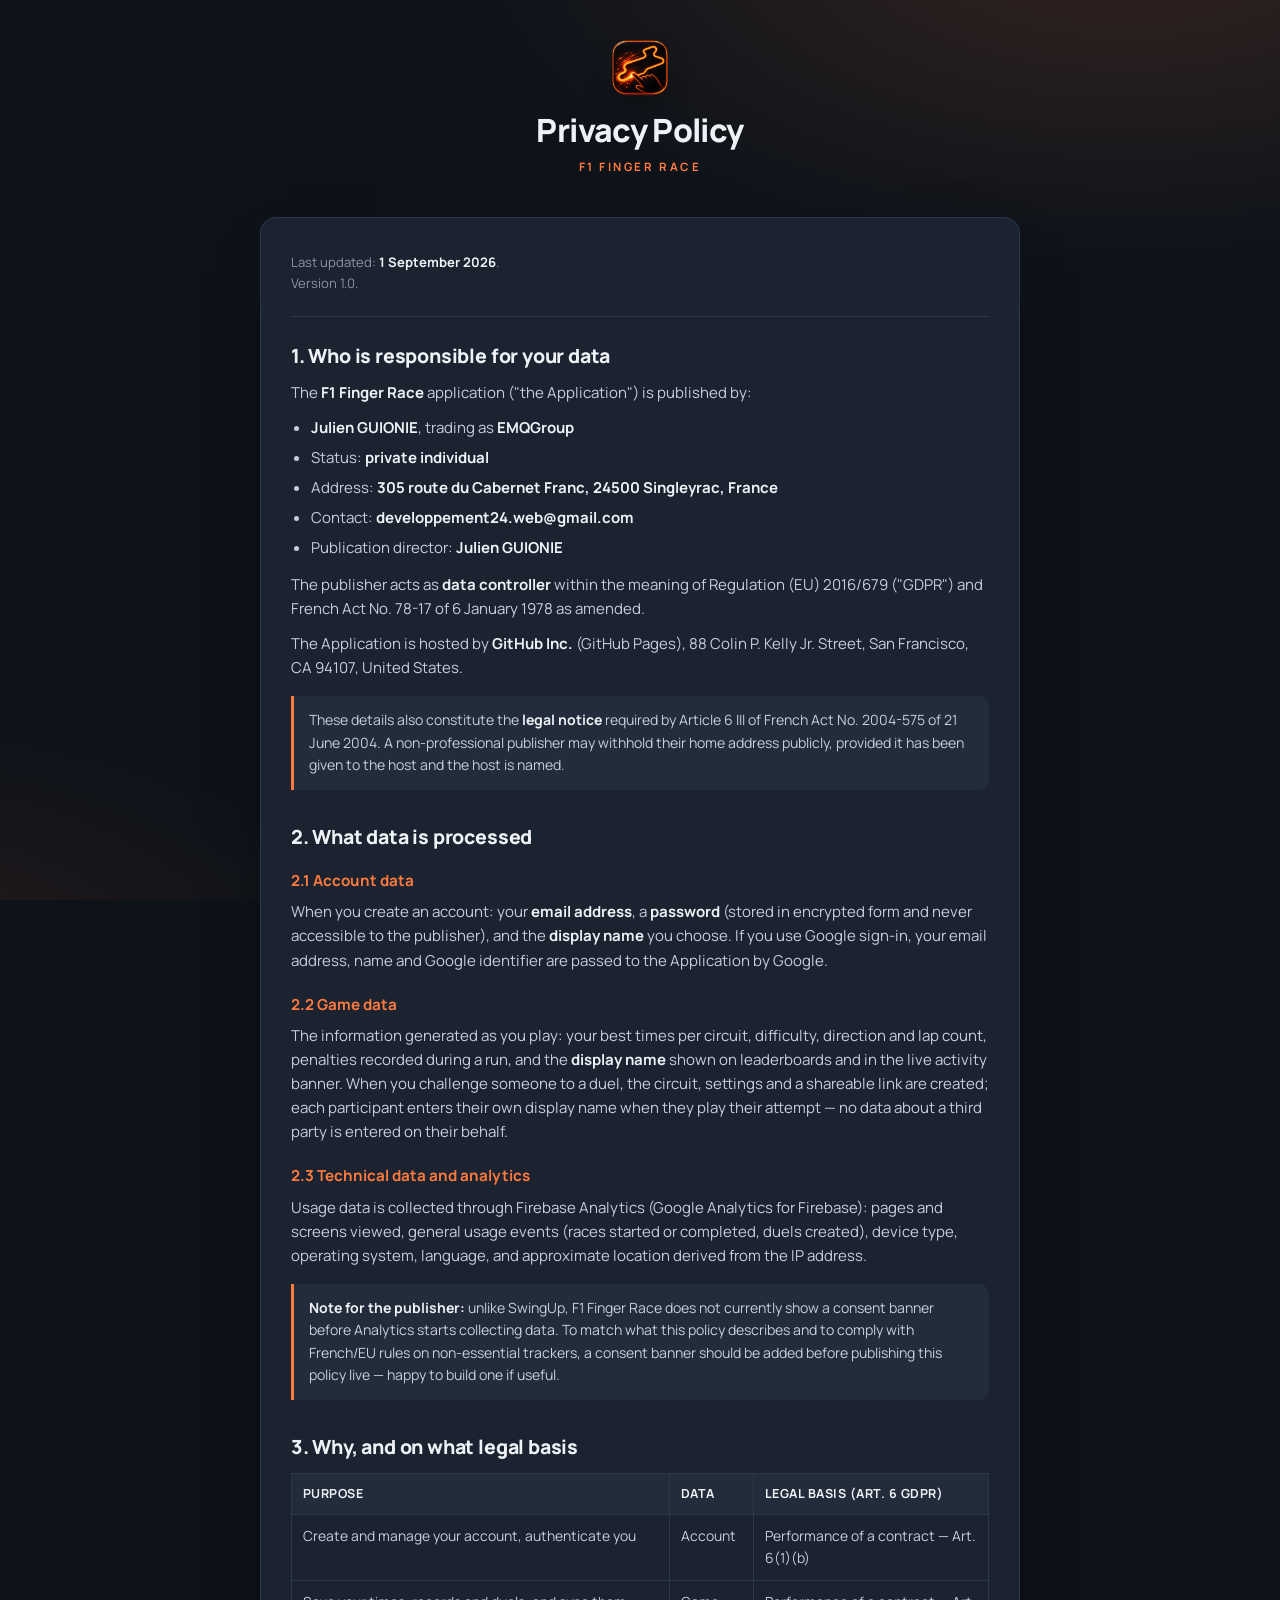
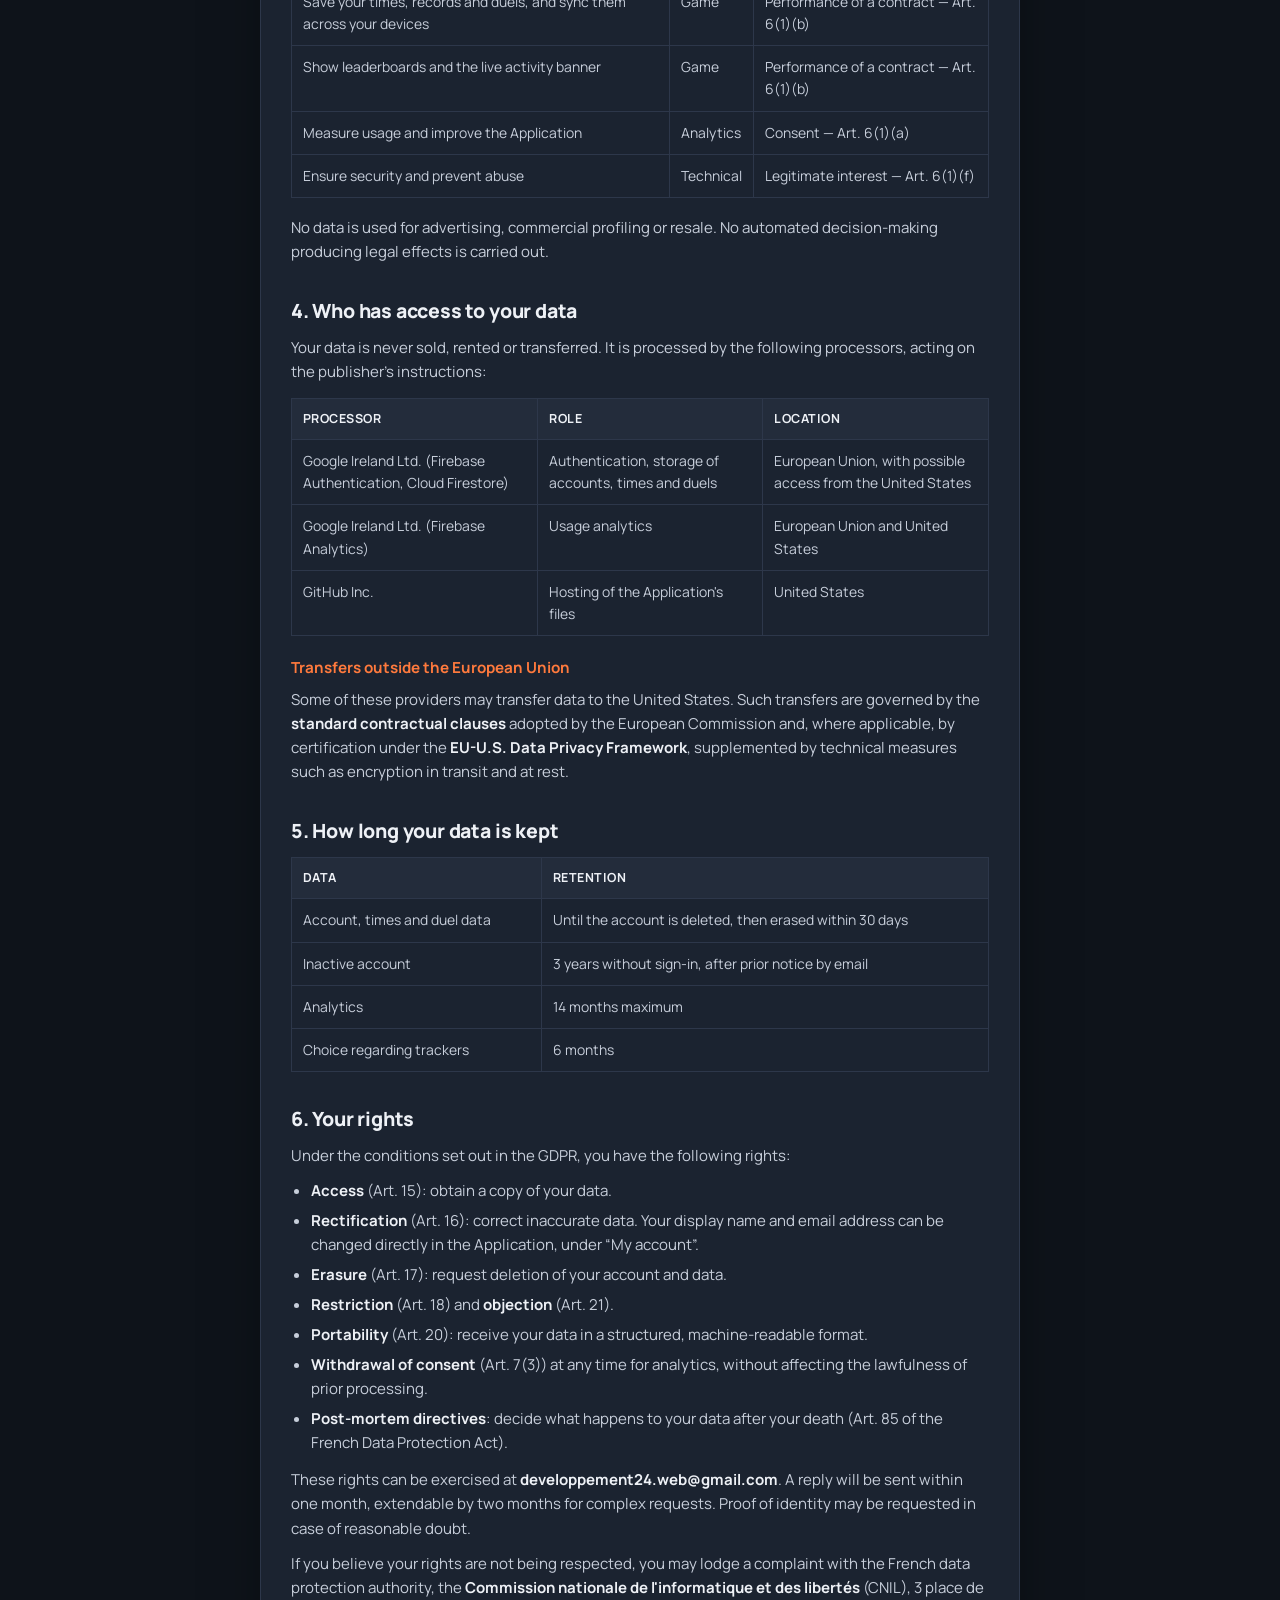
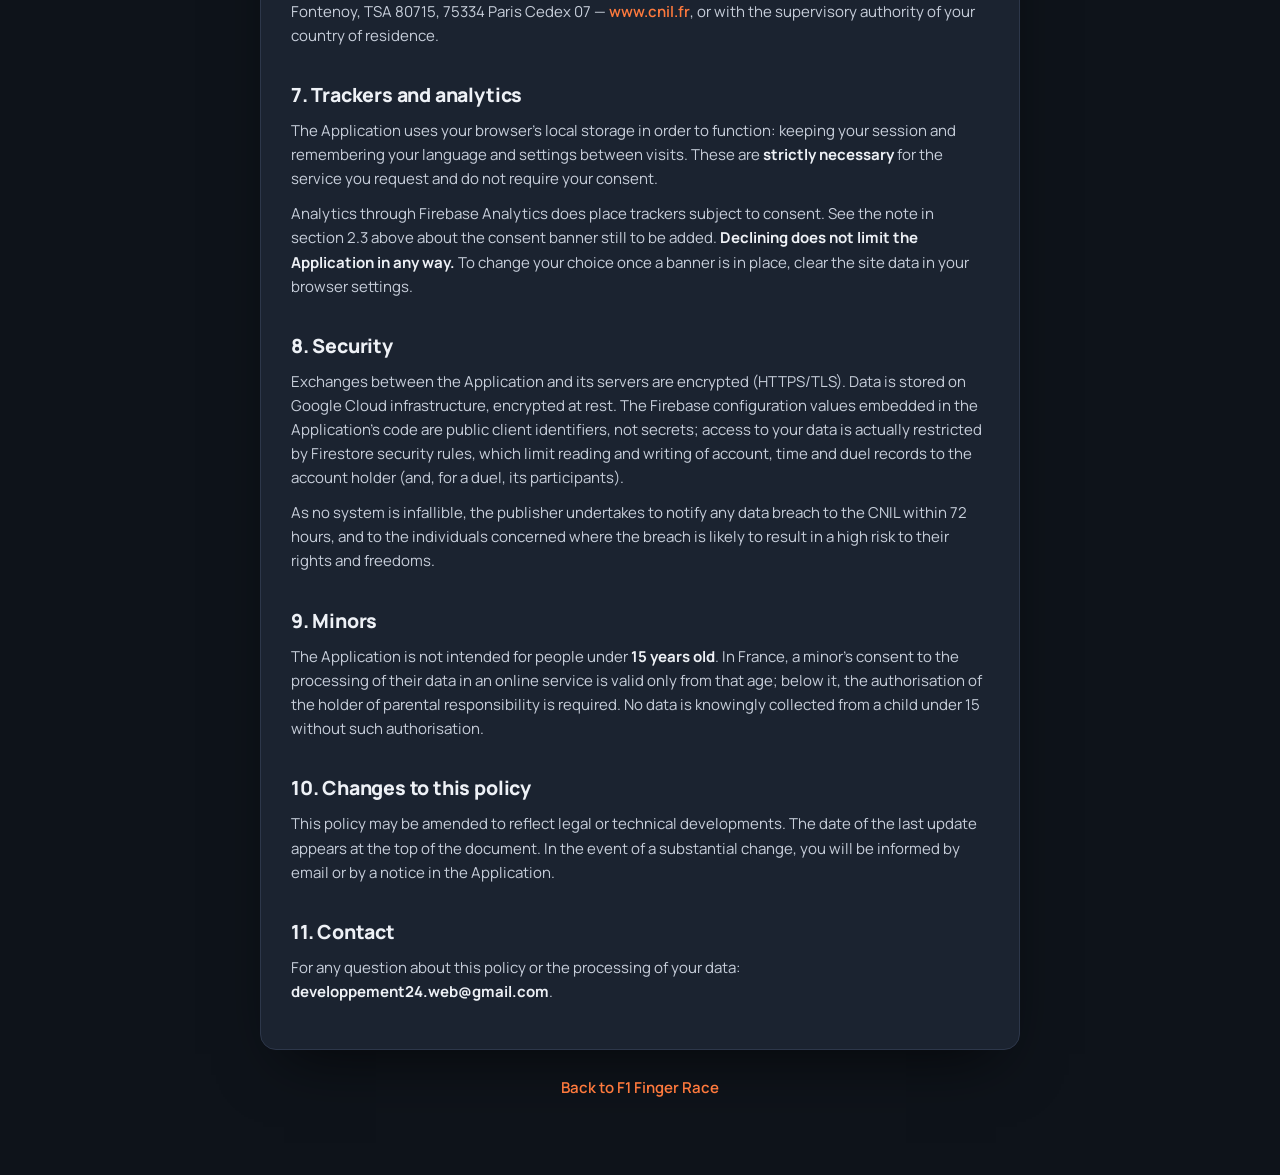
==== privacy.html @ 25056fcc "Add files via upload" ====
<!DOCTYPE html>
<html lang="en">
<head>
<meta charset="utf-8">
<meta name="viewport" content="width=device-width,initial-scale=1,viewport-fit=cover">
<title>Privacy Policy — F1 Finger Race</title>
<meta name="description" content="Privacy policy and legal notice for the F1 Finger Race application.">
<meta name="robots" content="index,follow">
<link rel="icon" href="icon-192.png">
<link rel="preconnect" href="https://fonts.googleapis.com">
<link rel="preconnect" href="https://fonts.gstatic.com" crossorigin>
<link href="https://fonts.googleapis.com/css2?family=Manrope:wght@400;500;600;700;800&display=swap" rel="stylesheet">
<style>
:root{
  --surface:#1b2330;--surface-2:#232c3b;--bg:#0e131a;
  --text:#eef1f6;--text-dim:#8b93a6;--border:#2d374a;
  --accent:#ff7a3d;--accent-strong:#ff5a1f;--danger:#f0483f;
}
*{margin:0;padding:0;box-sizing:border-box}
body{
  font-family:'Manrope',system-ui,-apple-system,sans-serif;color:var(--text);
  background:
    radial-gradient(1100px 550px at 88% -8%,rgba(255,122,61,.16),transparent 60%),
    radial-gradient(900px 500px at -10% 110%,rgba(255,90,31,.10),transparent 55%),
    var(--bg);
  background-attachment:fixed;min-height:100dvh;-webkit-font-smoothing:antialiased;
  padding:32px 16px 64px;line-height:1.6;
}
.wrap{max-width:760px;margin:0 auto}
header{text-align:center;padding:8px 0 30px}
.mark{width:56px;height:56px;margin:0 auto 16px;border-radius:14px;overflow:hidden;
  box-shadow:0 16px 32px -14px rgba(0,0,0,.7)}
.mark img{width:100%;height:100%;display:block;object-fit:cover}
header h1{font-weight:800;font-size:2rem;line-height:1.15;letter-spacing:-.02em;color:var(--text)}
header p{margin-top:9px;font-size:.72rem;font-weight:700;letter-spacing:.22em;
  text-transform:uppercase;color:var(--accent)}
main{background:var(--surface);border:1px solid var(--border);border-radius:16px;
  padding:34px 30px;box-shadow:0 28px 60px -24px rgba(0,0,0,.65)}
.maj{font-size:.82rem;color:var(--text-dim);padding-bottom:22px;margin-bottom:26px;
  border-bottom:1px solid var(--border)}
h2{font-weight:800;font-size:1.22rem;color:var(--text);letter-spacing:-.01em;margin:34px 0 12px;line-height:1.3}
h2:first-of-type{margin-top:0}
h3{font-weight:700;font-size:.95rem;color:var(--accent);margin:20px 0 7px}
p,li{font-size:.94rem;color:#c7ceda}
p{margin-bottom:11px}
ul,ol{margin:0 0 13px 20px}
li{margin-bottom:6px}
a{color:var(--accent);font-weight:600;text-decoration:none}
a:hover{text-decoration:underline}
strong{font-weight:700;color:var(--text)}
table{width:100%;border-collapse:collapse;margin:14px 0 18px;font-size:.87rem}
th,td{text-align:left;padding:10px 11px;border:1px solid var(--border);vertical-align:top}
th{background:var(--surface-2);font-weight:700;color:var(--text);font-size:.78rem;
  letter-spacing:.04em;text-transform:uppercase}
td{color:#c7ceda}
.todo{background:rgba(255,122,61,.10);border:1.5px solid var(--accent);border-radius:10px;
  padding:13px 15px;margin:16px 0}
.todo b{display:block;color:var(--accent);margin-bottom:4px;font-size:.95rem;font-weight:800}
.todo p{font-size:.86rem;color:#e8d4c6;margin:0}
.note{background:var(--surface-2);border-left:3px solid var(--accent);padding:13px 15px;
  margin:16px 0;border-radius:0 10px 10px 0}
.note p{font-size:.88rem;margin:0;color:#c7ceda}
footer{text-align:center;margin-top:26px;font-size:.8rem;color:var(--text-dim)}
footer a{color:var(--accent)}
@media(max-width:520px){
  main{padding:26px 20px}
  header h1{font-size:1.6rem}
  table,th,td{font-size:.82rem}
  th,td{padding:8px}
}
</style>
</head>
<body>
<div class="wrap">

<header>
  <div class="mark"><img src="icon-192.png" alt=""></div>
  <h1>Privacy Policy</h1>
  <p>F1 Finger Race</p>
</header>

<main>

<p class="maj">Last updated: <strong>1 September 2026</strong>.<br>
Version 1.0.</p>


<h2>1. Who is responsible for your data</h2>

<p>The <strong>F1 Finger Race</strong> application ("the Application") is published by:</p>

<ul>
  <li><strong>Julien GUIONIE</strong>, trading as <strong>EMQGroup</strong></li>
  <li>Status: <strong>private individual</strong></li>
  <li>Address: <strong>305 route du Cabernet Franc, 24500 Singleyrac, France</strong></li>
  <li>Contact: <strong>developpement24.web@gmail.com</strong></li>
  <li>Publication director: <strong>Julien GUIONIE</strong></li>
</ul>

<p>The publisher acts as <strong>data controller</strong> within the meaning of
Regulation (EU) 2016/679 ("GDPR") and French Act No. 78-17 of 6 January 1978
as amended.</p>

<p>The Application is hosted by <strong>GitHub Inc.</strong> (GitHub Pages),
88 Colin P. Kelly Jr. Street, San Francisco, CA 94107, United States.</p>

<div class="note">
  <p>These details also constitute the <strong>legal notice</strong> required by
  Article 6 III of French Act No. 2004-575 of 21 June 2004. A non-professional
  publisher may withhold their home address publicly, provided it has been given
  to the host and the host is named.</p>
</div>

<h2>2. What data is processed</h2>

<h3>2.1 Account data</h3>
<p>When you create an account: your <strong>email address</strong>, a
<strong>password</strong> (stored in encrypted form and never accessible to the
publisher), and the <strong>display name</strong> you choose. If you use Google
sign-in, your email address, name and Google identifier are passed to the
Application by Google.</p>

<h3>2.2 Game data</h3>
<p>The information generated as you play: your best times per circuit,
difficulty, direction and lap count, penalties recorded during a run, and the
<strong>display name</strong> shown on leaderboards and in the live activity
banner. When you challenge someone to a duel, the circuit, settings and a
shareable link are created; each participant enters their own display name
when they play their attempt — no data about a third party is entered on
their behalf.</p>

<h3>2.3 Technical data and analytics</h3>
<p>Usage data is collected through Firebase Analytics (Google Analytics for
Firebase): pages and screens viewed, general usage events (races started or
completed, duels created), device type, operating system, language, and
approximate location derived from the IP address.</p>

<div class="note">
  <p><strong>Note for the publisher:</strong> unlike SwingUp, F1 Finger Race
  does not currently show a consent banner before Analytics starts collecting
  data. To match what this policy describes and to comply with French/EU
  rules on non-essential trackers, a consent banner should be added before
  publishing this policy live — happy to build one if useful.</p>
</div>

<h2>3. Why, and on what legal basis</h2>

<table>
  <tr><th>Purpose</th><th>Data</th><th>Legal basis (Art. 6 GDPR)</th></tr>
  <tr><td>Create and manage your account, authenticate you</td><td>Account</td><td>Performance of a contract &mdash; Art. 6(1)(b)</td></tr>
  <tr><td>Save your times, records and duels, and sync them across your devices</td><td>Game</td><td>Performance of a contract &mdash; Art. 6(1)(b)</td></tr>
  <tr><td>Show leaderboards and the live activity banner</td><td>Game</td><td>Performance of a contract &mdash; Art. 6(1)(b)</td></tr>
  <tr><td>Measure usage and improve the Application</td><td>Analytics</td><td>Consent &mdash; Art. 6(1)(a)</td></tr>
  <tr><td>Ensure security and prevent abuse</td><td>Technical</td><td>Legitimate interest &mdash; Art. 6(1)(f)</td></tr>
</table>

<p>No data is used for advertising, commercial profiling or resale. No automated
decision-making producing legal effects is carried out.</p>

<h2>4. Who has access to your data</h2>

<p>Your data is never sold, rented or transferred. It is processed by the
following processors, acting on the publisher's instructions:</p>

<table>
  <tr><th>Processor</th><th>Role</th><th>Location</th></tr>
  <tr><td>Google Ireland Ltd. (Firebase Authentication, Cloud Firestore)</td><td>Authentication, storage of accounts, times and duels</td><td>European Union, with possible access from the United States</td></tr>
  <tr><td>Google Ireland Ltd. (Firebase Analytics)</td><td>Usage analytics</td><td>European Union and United States</td></tr>
  <tr><td>GitHub Inc.</td><td>Hosting of the Application's files</td><td>United States</td></tr>
</table>

<h3>Transfers outside the European Union</h3>
<p>Some of these providers may transfer data to the United States. Such transfers
are governed by the <strong>standard contractual clauses</strong> adopted by the
European Commission and, where applicable, by certification under the
<strong>EU-U.S. Data Privacy Framework</strong>, supplemented by technical
measures such as encryption in transit and at rest.</p>

<h2>5. How long your data is kept</h2>

<table>
  <tr><th>Data</th><th>Retention</th></tr>
  <tr><td>Account, times and duel data</td><td>Until the account is deleted, then erased within 30 days</td></tr>
  <tr><td>Inactive account</td><td>3 years without sign-in, after prior notice by email</td></tr>
  <tr><td>Analytics</td><td>14 months maximum</td></tr>
  <tr><td>Choice regarding trackers</td><td>6 months</td></tr>
</table>

<h2>6. Your rights</h2>

<p>Under the conditions set out in the GDPR, you have the following rights:</p>

<ul>
  <li><strong>Access</strong> (Art. 15): obtain a copy of your data.</li>
  <li><strong>Rectification</strong> (Art. 16): correct inaccurate data. Your
      display name and email address can be changed directly in the
      Application, under &ldquo;My account&rdquo;.</li>
  <li><strong>Erasure</strong> (Art. 17): request deletion of your account and data.</li>
  <li><strong>Restriction</strong> (Art. 18) and <strong>objection</strong> (Art. 21).</li>
  <li><strong>Portability</strong> (Art. 20): receive your data in a structured,
      machine-readable format.</li>
  <li><strong>Withdrawal of consent</strong> (Art. 7(3)) at any time for analytics,
      without affecting the lawfulness of prior processing.</li>
  <li><strong>Post-mortem directives</strong>: decide what happens to your data
      after your death (Art. 85 of the French Data Protection Act).</li>
</ul>

<p>These rights can be exercised at <strong>developpement24.web@gmail.com</strong>.
A reply will be sent within one month, extendable by two months for complex
requests. Proof of identity may be requested in case of reasonable doubt.</p>

<p>If you believe your rights are not being respected, you may lodge a complaint
with the French data protection authority, the <strong>Commission nationale de
l'informatique et des libertés</strong> (CNIL), 3 place de Fontenoy, TSA 80715,
75334 Paris Cedex 07 &mdash; <a href="https://www.cnil.fr" target="_blank" rel="noopener">www.cnil.fr</a>,
or with the supervisory authority of your country of residence.</p>

<h2>7. Trackers and analytics</h2>

<p>The Application uses your browser's local storage in order to function:
keeping your session and remembering your language and settings between
visits. These are <strong>strictly necessary</strong> for the service you
request and do not require your consent.</p>

<p>Analytics through Firebase Analytics does place trackers subject to consent.
See the note in section 2.3 above about the consent banner still to be added.
<strong>Declining does not limit the Application in any way.</strong> To
change your choice once a banner is in place, clear the site data in your
browser settings.</p>

<h2>8. Security</h2>

<p>Exchanges between the Application and its servers are encrypted (HTTPS/TLS).
Data is stored on Google Cloud infrastructure, encrypted at rest. The Firebase
configuration values embedded in the Application's code are public client
identifiers, not secrets; access to your data is actually restricted by
Firestore security rules, which limit reading and writing of account, time and
duel records to the account holder (and, for a duel, its participants).</p>

<p>As no system is infallible, the publisher undertakes to notify any data breach
to the CNIL within 72 hours, and to the individuals concerned where the breach is
likely to result in a high risk to their rights and freedoms.</p>

<h2>9. Minors</h2>

<p>The Application is not intended for people under <strong>15 years old</strong>.
In France, a minor's consent to the processing of their data in an online service
is valid only from that age; below it, the authorisation of the holder of
parental responsibility is required. No data is knowingly collected from a child
under 15 without such authorisation.</p>

<h2>10. Changes to this policy</h2>

<p>This policy may be amended to reflect legal or technical developments. The date
of the last update appears at the top of the document. In the event of a
substantial change, you will be informed by email or by a notice in the
Application.</p>

<h2>11. Contact</h2>

<p>For any question about this policy or the processing of your data:
<strong>developpement24.web@gmail.com</strong>.</p>

</main>

<footer>
  <p><a href="./">Back to F1 Finger Race</a></p>
</footer>

</div>
</body>
</html>
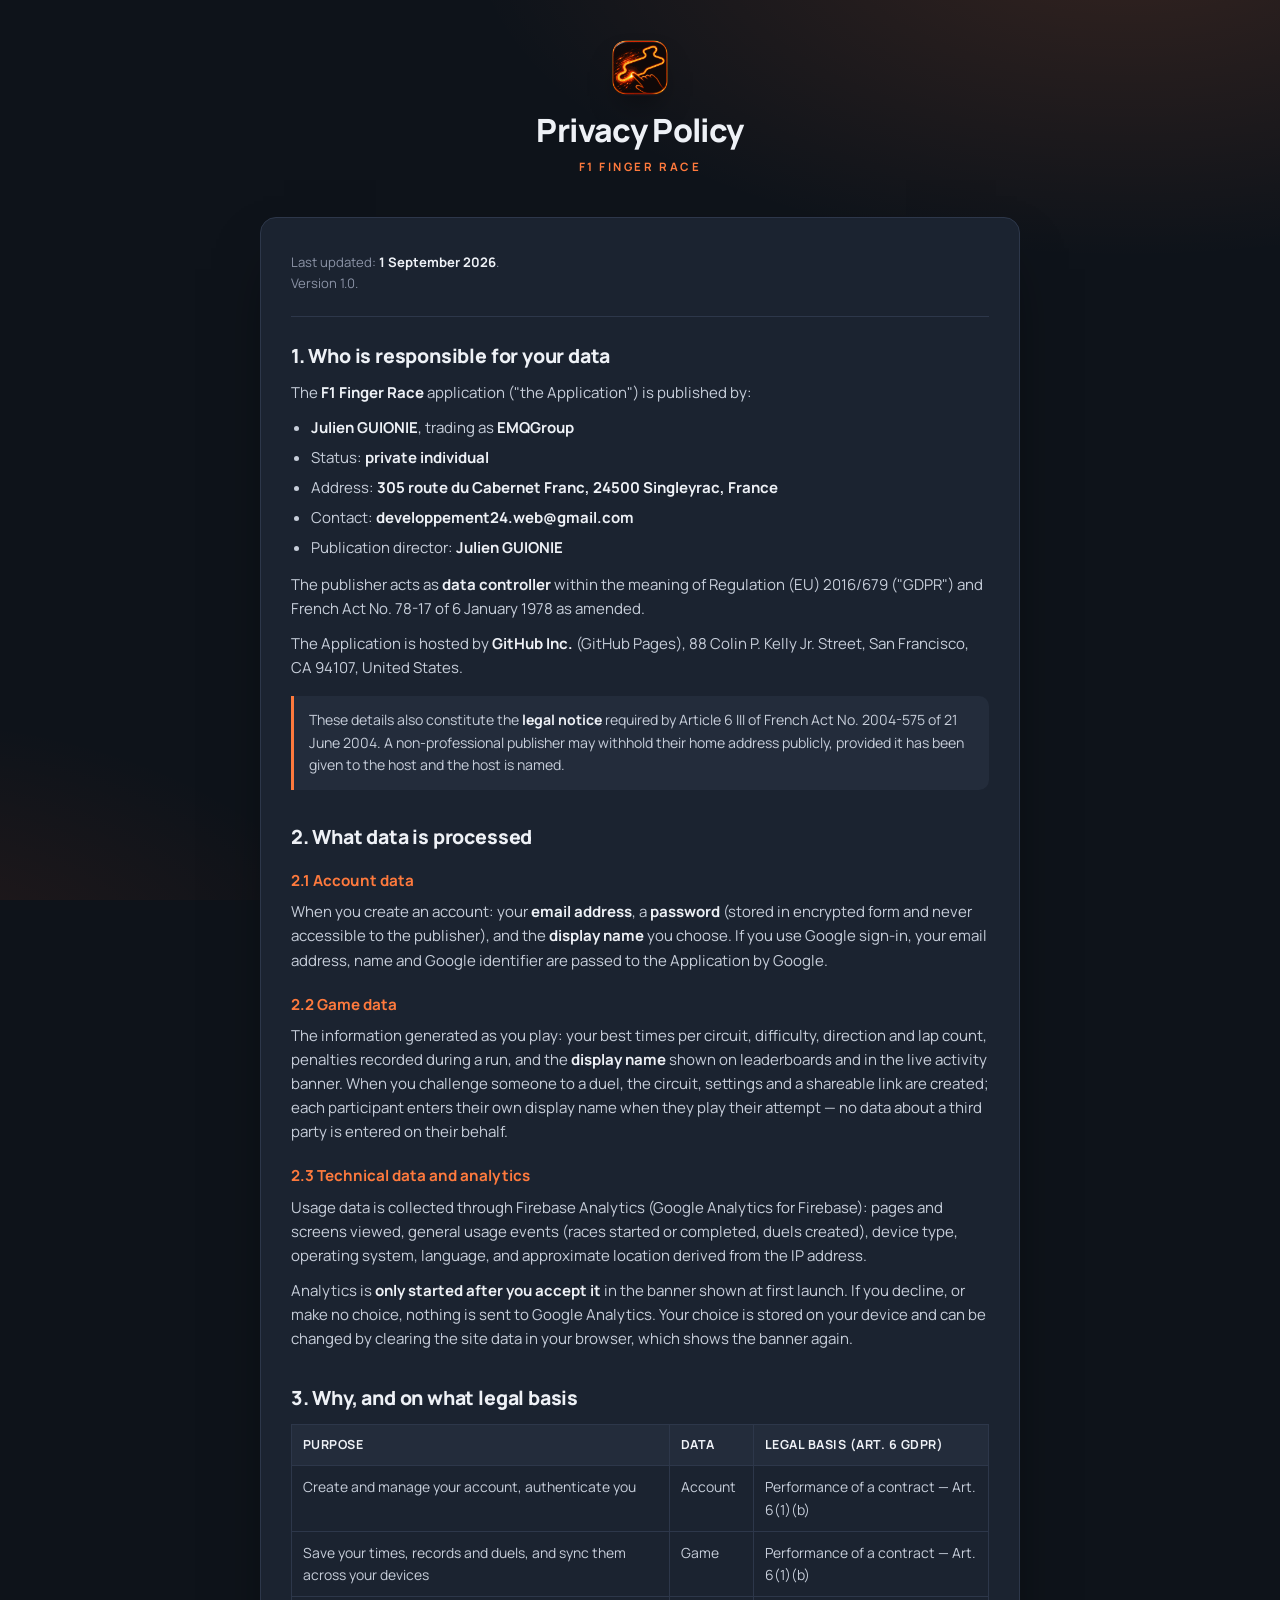
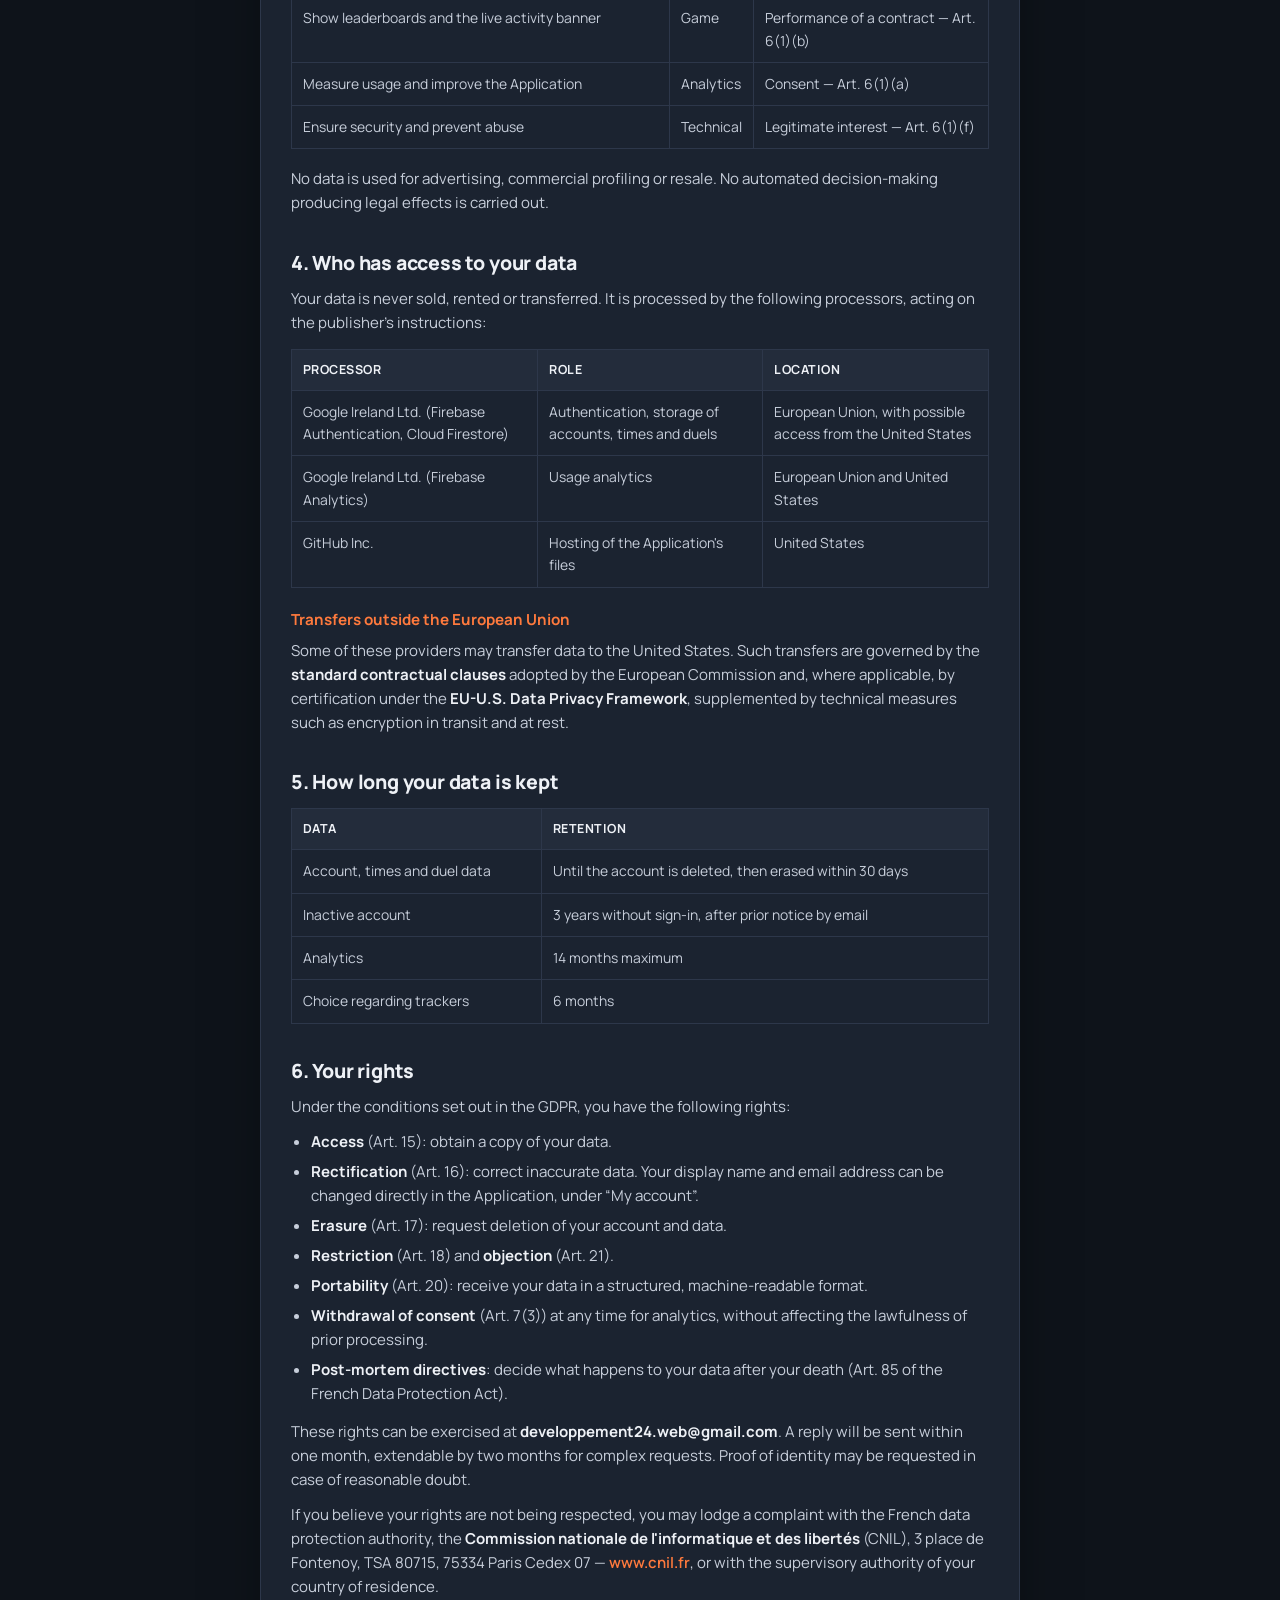
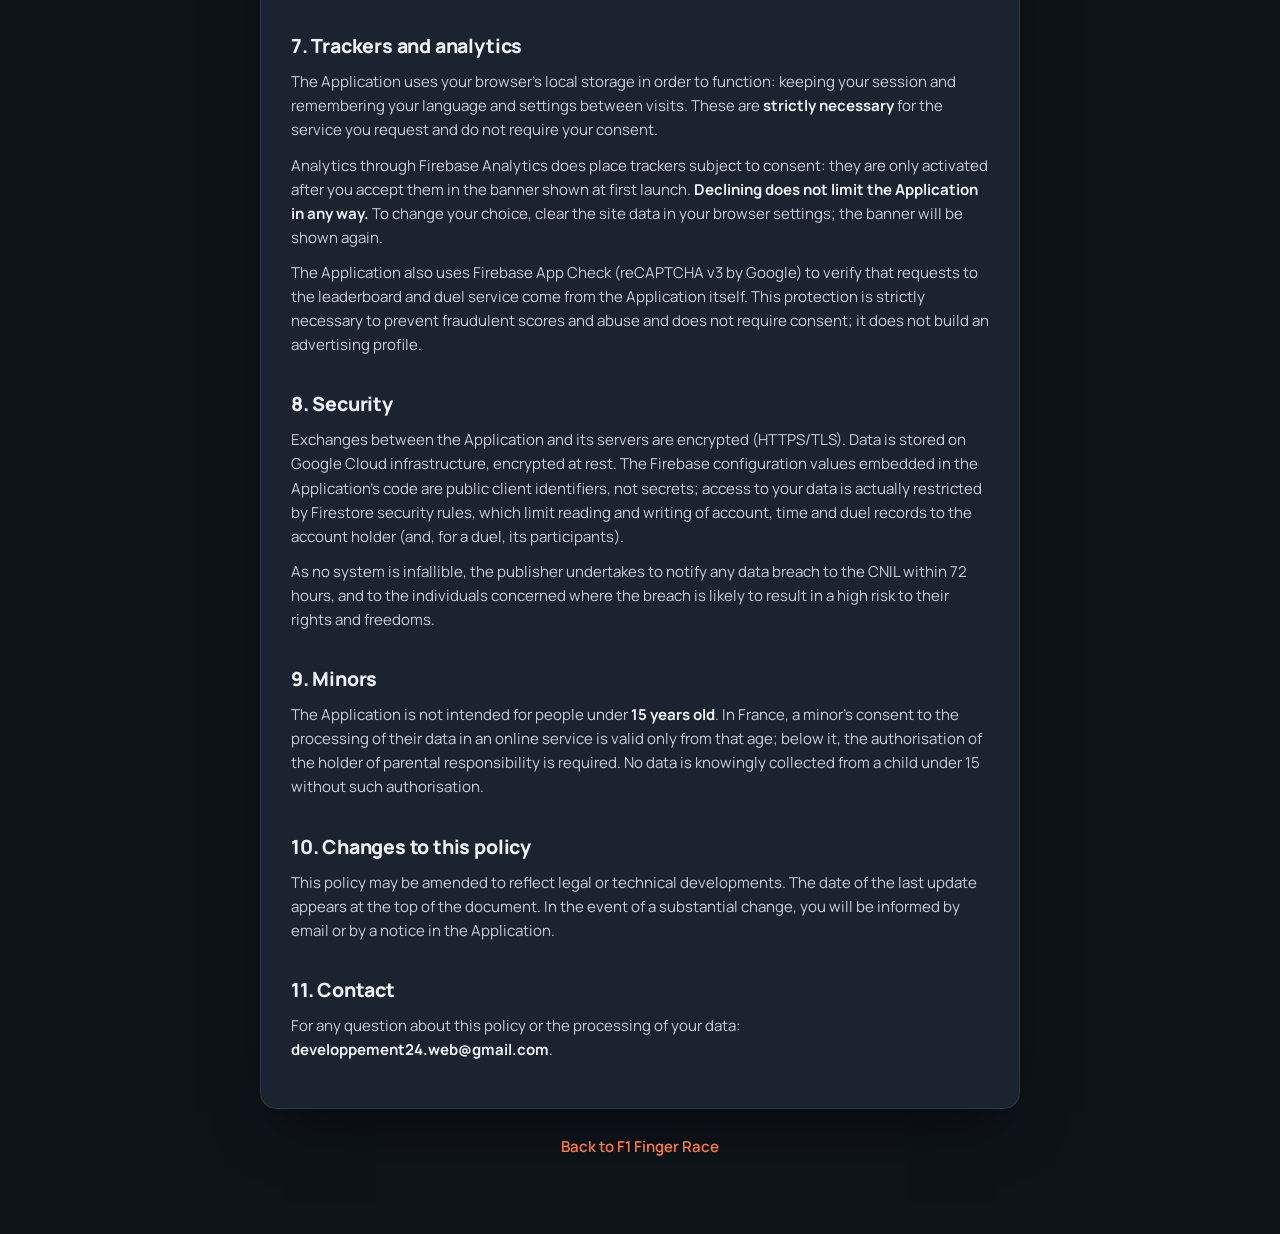
==== commit 52ad2439: "Add files via upload" ====
--- a/privacy.html
+++ b/privacy.html
@@ -135,13 +135,10 @@
 completed, duels created), device type, operating system, language, and
 approximate location derived from the IP address.</p>
 
-<div class="note">
-  <p><strong>Note for the publisher:</strong> unlike SwingUp, F1 Finger Race
-  does not currently show a consent banner before Analytics starts collecting
-  data. To match what this policy describes and to comply with French/EU
-  rules on non-essential trackers, a consent banner should be added before
-  publishing this policy live — happy to build one if useful.</p>
-</div>
+<p>Analytics is <strong>only started after you accept it</strong> in the banner
+shown at first launch. If you decline, or make no choice, nothing is sent to
+Google Analytics. Your choice is stored on your device and can be changed by
+clearing the site data in your browser, which shows the banner again.</p>
 
 <h2>3. Why, and on what legal basis</h2>
 
@@ -222,11 +219,17 @@
 visits. These are <strong>strictly necessary</strong> for the service you
 request and do not require your consent.</p>
 
-<p>Analytics through Firebase Analytics does place trackers subject to consent.
-See the note in section 2.3 above about the consent banner still to be added.
-<strong>Declining does not limit the Application in any way.</strong> To
-change your choice once a banner is in place, clear the site data in your
-browser settings.</p>
+<p>Analytics through Firebase Analytics does place trackers subject to consent:
+they are only activated after you accept them in the banner shown at first
+launch. <strong>Declining does not limit the Application in any way.</strong>
+To change your choice, clear the site data in your browser settings; the
+banner will be shown again.</p>
+
+<p>The Application also uses Firebase App Check (reCAPTCHA v3 by Google) to
+verify that requests to the leaderboard and duel service come from the
+Application itself. This protection is strictly necessary to prevent
+fraudulent scores and abuse and does not require consent; it does not build
+an advertising profile.</p>
 
 <h2>8. Security</h2>
 
